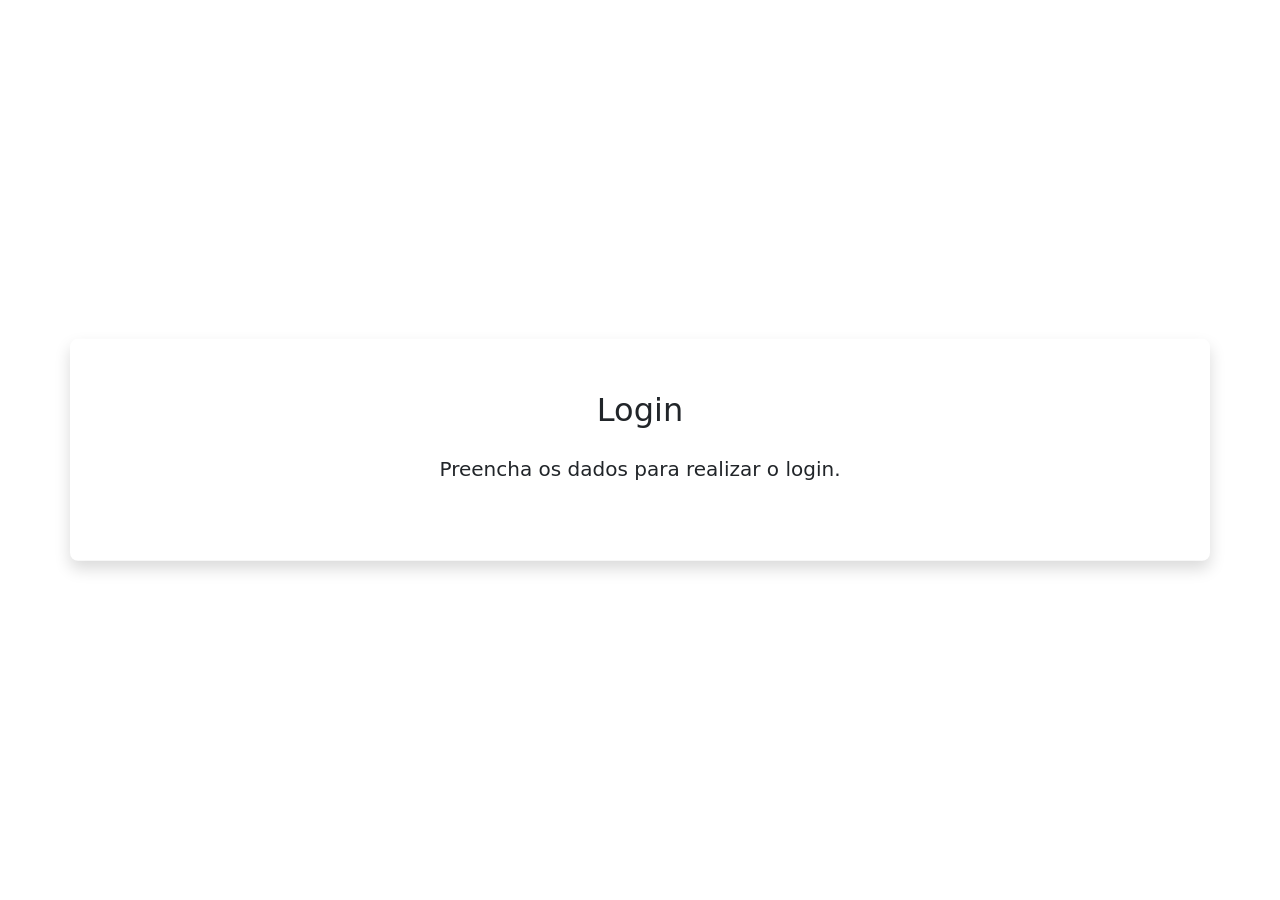
==== index.html @ 62fb836b "Merge branch 'main' of https://github.com/FLGcoder/peter_quill" ====
<html lang="en">
<head>
    <meta charset="UTF-8">
    <meta name="viewport" content="width=device-width, initial-scale=1.0">
    <title>Star Lord<i class="fa fa-long-arrow-down" aria-hidden="true"></i></title>
    <link href="https://cdn.jsdelivr.net/npm/bootstrap@5.3.8/dist/css/bootstrap.min.css" rel="stylesheet"
     integrity="sha384-sRIl4kxILFvY47J16cr9ZwB07vP4J8+LH7qKQnuqkuIAvNWLzeN8tE5YBujZqJLB" crossorigin="anonymous">
     <link rel="stylesheet" href="style.css">

</head>
<body>
     <div class="container-lg shadow rounded-3 position-absolute top-50 start-50 translate-middle p-5 pb-4">
        <nav>

            <p class="p-1 mb-3 h2 d-flex justify-content-center">Login</p>
        <p class="p-2 mb-5 h6 d-flex justify-content-center lead">Preencha os dados para realizar o login.</p>

     </div>

        </nav>
    </header>

    <main>

   </main>

   <footer>
   </footer>
    
</body>
</html>
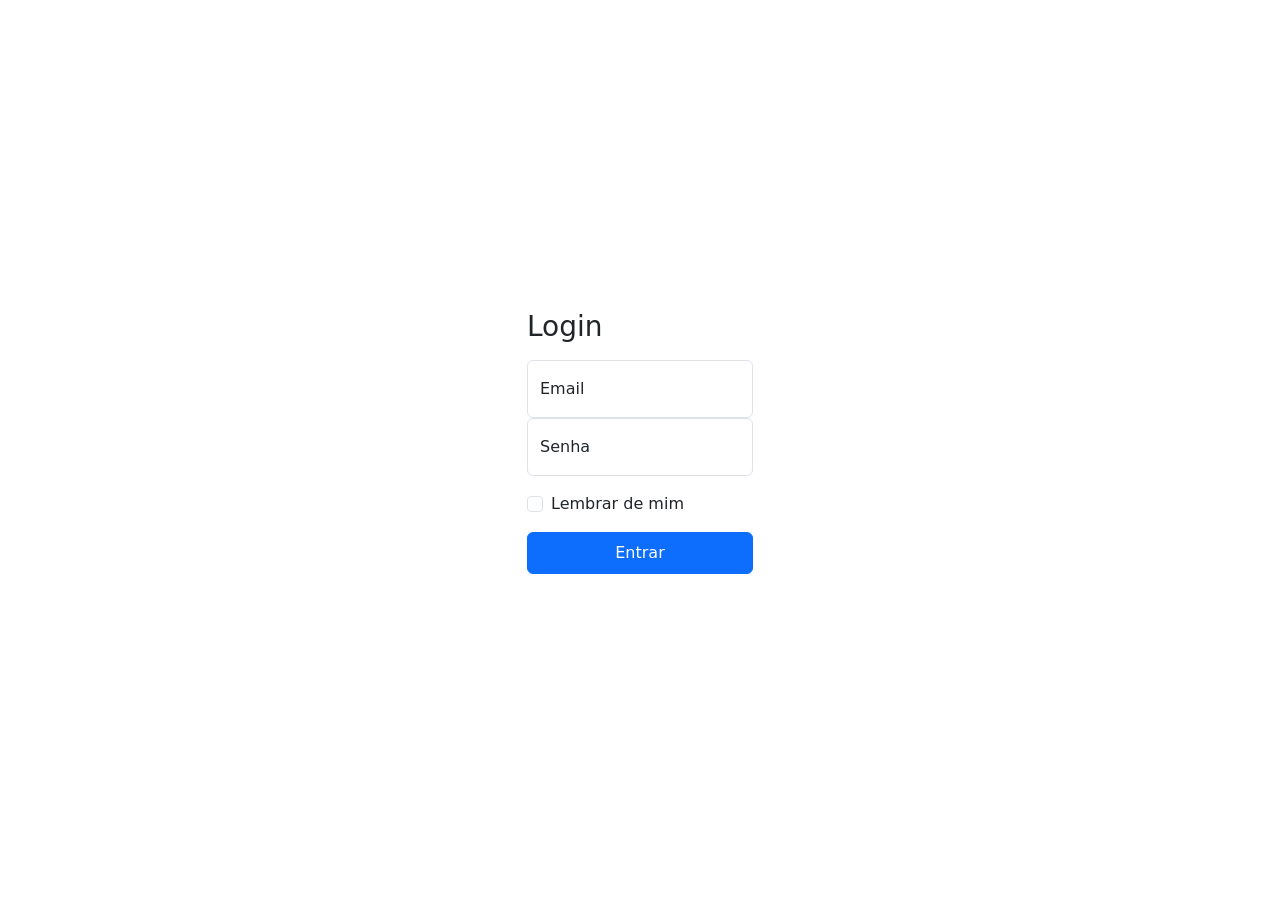
==== commit f25f7ac2: "add - tela de login" ====
--- a/index.html
+++ b/index.html
@@ -9,12 +9,21 @@
 
 </head>
 <body>
-     <div class="container-lg shadow rounded-3 position-absolute top-50 start-50 translate-middle p-5 pb-4">
+     <div class="container h-100 d-flex align-items-center justify-content-center">
         <nav>
-
-            <p class="p-1 mb-3 h2 d-flex justify-content-center">Login</p>
-        <p class="p-2 mb-5 h6 d-flex justify-content-center lead">Preencha os dados para realizar o login.</p>
-
+   
+<form>  <h1 class="h3 mb-3 fw-normal">Login</h1> 
+    <div class="form-floating"> <input type="email" class="form-control" id="floatingInput" placeholder="name@example.com"> 
+        <label for="floatingInput">Email </label> 
+    </div> 
+    <div class="form-floating"> 
+        <input type="password" class="form-control" id="floatingPassword" placeholder="Password"> 
+        <label for="floatingPassword">Senha</label> </div> <div class="form-check text-start my-3"> 
+            <input class="form-check-input" type="checkbox" value="remember-me" id="checkDefault"> 
+            <label class="form-check-label" for="checkDefault"> Lembrar de mim
+    </label> </div> 
+        <button class="btn btn-primary w-100 py-2" type="submit">Entrar</button> 
+</form>
      </div>
 
         </nav>
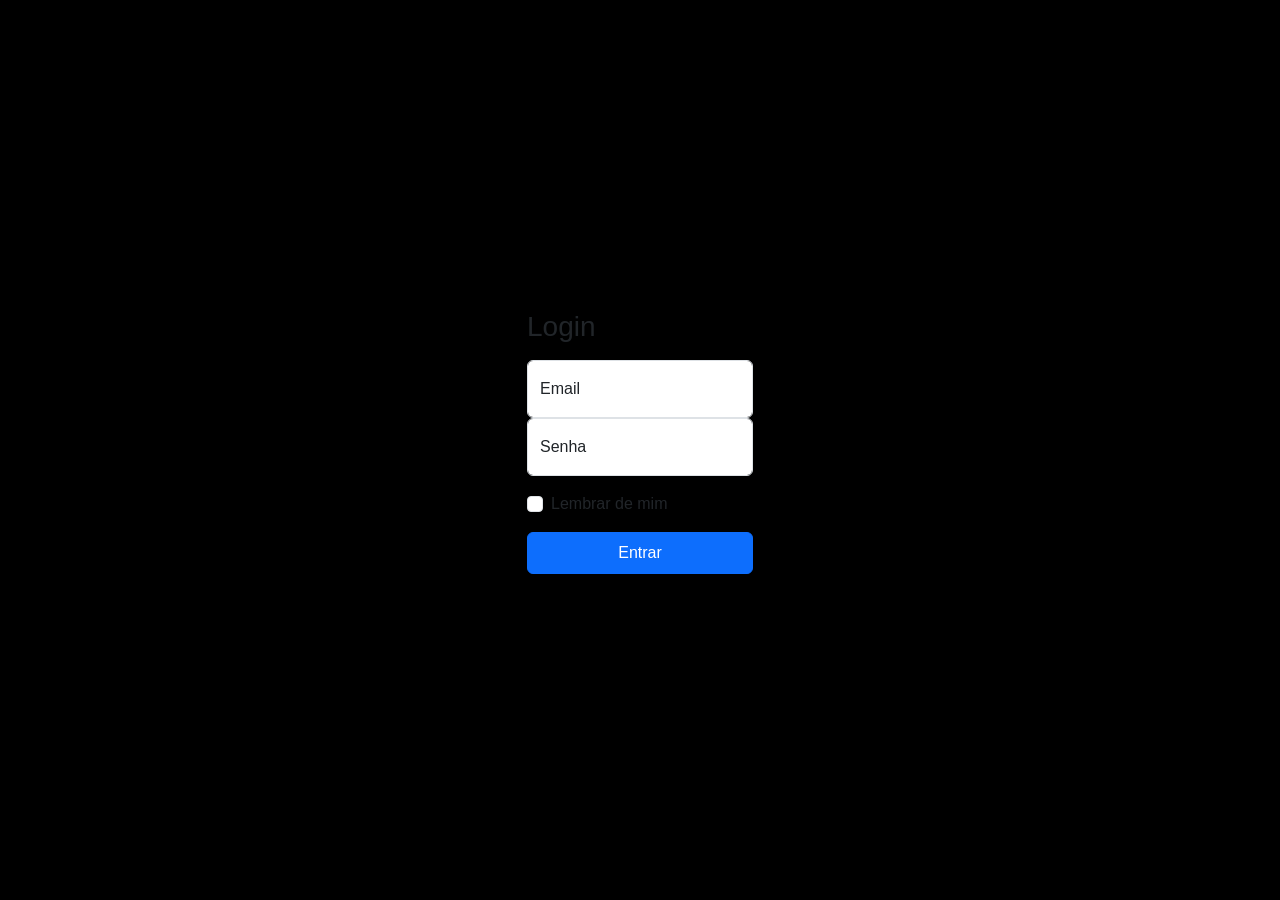
==== commit cfb8c511: "add - home com navbar" ====
--- a/index.html
+++ b/index.html
@@ -1,40 +1,30 @@
-<html lang="en">
+<html lang="pt-br">
 <head>
     <meta charset="UTF-8">
     <meta name="viewport" content="width=device-width, initial-scale=1.0">
-    <title>Star Lord<i class="fa fa-long-arrow-down" aria-hidden="true"></i></title>
+    <title>Star Lord</title>
     <link href="https://cdn.jsdelivr.net/npm/bootstrap@5.3.8/dist/css/bootstrap.min.css" rel="stylesheet"
      integrity="sha384-sRIl4kxILFvY47J16cr9ZwB07vP4J8+LH7qKQnuqkuIAvNWLzeN8tE5YBujZqJLB" crossorigin="anonymous">
-     <link rel="stylesheet" href="style.css">
+     <link rel="stylesheet" href="styles/style.css">
 
 </head>
 <body>
-     <div class="container h-100 d-flex align-items-center justify-content-center">
-        <nav>
-   
-<form>  <h1 class="h3 mb-3 fw-normal">Login</h1> 
-    <div class="form-floating"> <input type="email" class="form-control" id="floatingInput" placeholder="name@example.com"> 
-        <label for="floatingInput">Email </label> 
-    </div> 
-    <div class="form-floating"> 
-        <input type="password" class="form-control" id="floatingPassword" placeholder="Password"> 
-        <label for="floatingPassword">Senha</label> </div> <div class="form-check text-start my-3"> 
-            <input class="form-check-input" type="checkbox" value="remember-me" id="checkDefault"> 
-            <label class="form-check-label" for="checkDefault"> Lembrar de mim
-    </label> </div> 
-        <button class="btn btn-primary w-100 py-2" type="submit">Entrar</button> 
-</form>
-     </div>
-
-        </nav>
-    </header>
-
-    <main>
-
-   </main>
-
-   <footer>
-   </footer>
+    <div class="container h-100 d-flex align-items-center justify-content-center">
+        <form>  
+            <h1 class="h3 mb-3 fw-normal">Login</h1> 
+            <div class="form-floating"> <input type="email" class="form-control" id="floatingInput" placeholder="name@example.com"> 
+                <label for="floatingInput">Email </label> 
+            </div> 
+            <div class="form-floating"> 
+                <input type="password" class="form-control" id="floatingPassword" placeholder="Password"> 
+                <label for="floatingPassword">Senha</label> </div> <div class="form-check text-start my-3"> 
+                <input class="form-check-input" type="checkbox" value="remember-me" id="checkDefault"> 
+                <label class="form-check-label" for="checkDefault"> Lembrar de mim
+                </div> 
+                </label> 
+                <button class="btn btn-primary w-100 py-2" type="submit">Entrar</button>
+        </form>
+    </div>
     
 </body>
 </html>
--- a/styles/style.css
+++ b/styles/style.css
@@ -0,0 +1,8 @@
+body {
+    font-family: 'Segoe UI', Tahoma, Geneva, Verdana, sans-serif;
+    background-color: black;
+}
+
+section{
+    background-image: url("assets/images/fundo.webp");
+}
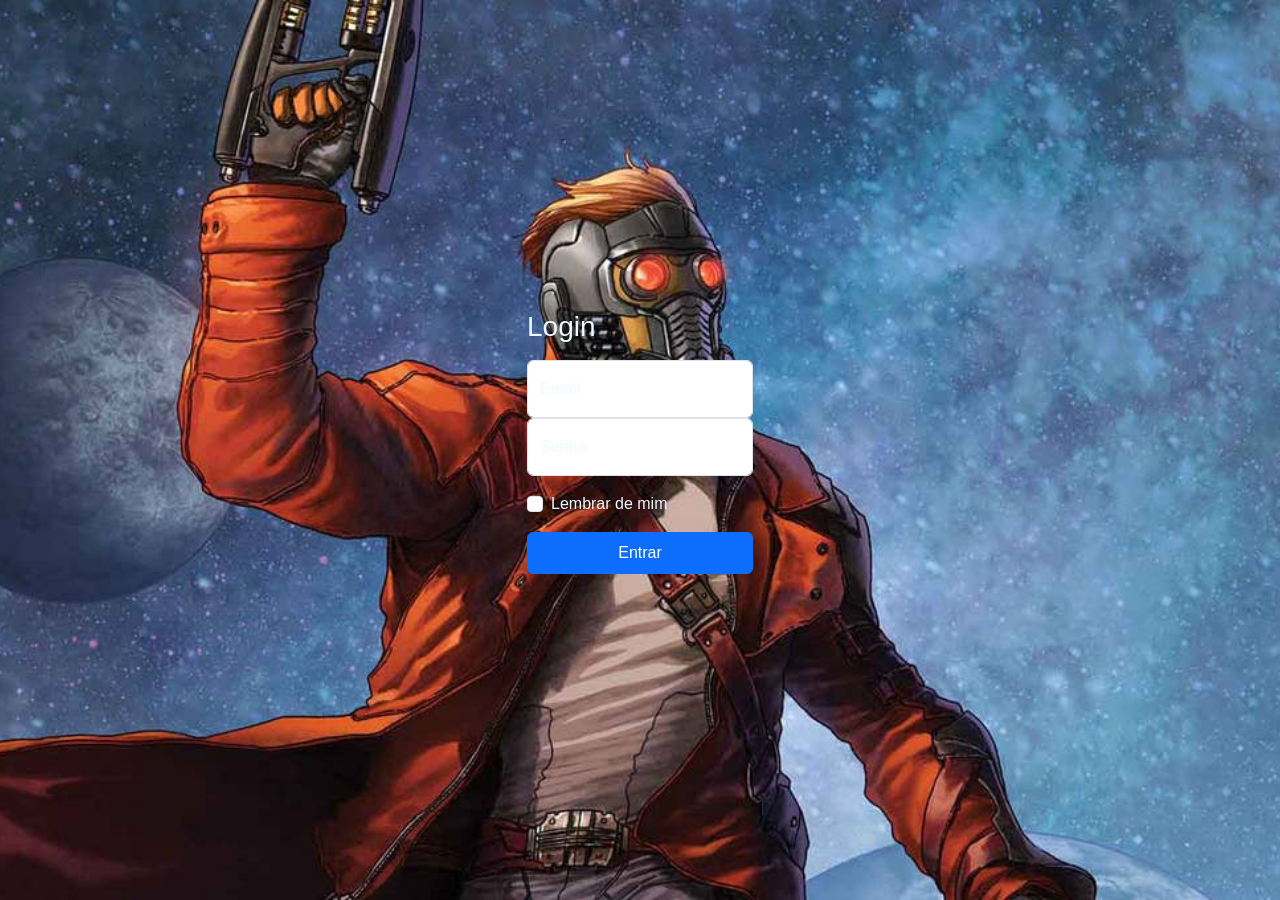
==== commit 1cb96b60: "add - fundo login" ====
--- a/index.html
+++ b/index.html
@@ -8,7 +8,7 @@
      <link rel="stylesheet" href="styles/style.css">
 
 </head>
-<body>
+<body id = "body-login">
     <div class="container h-100 d-flex align-items-center justify-content-center">
         <form>  
             <h1 class="h3 mb-3 fw-normal">Login</h1> 
--- a/styles/style.css
+++ b/styles/style.css
@@ -1,8 +1,19 @@
-body {
+body{
     font-family: 'Segoe UI', Tahoma, Geneva, Verdana, sans-serif;
-    background-color: black;
+}
+
+#body-home{
+    background: url("../assets/images/bg.jpg") no-repeat center center fixed;
+    background-size: cover;
+}
+
+#body-login{
+    background: url("../assets/images/peter_q.jpg") no-repeat center center fixed;
+    background-size: cover;
+    color: aliceblue;
 }
 
 section{
     background-image: url("assets/images/fundo.webp");
-}+}
+
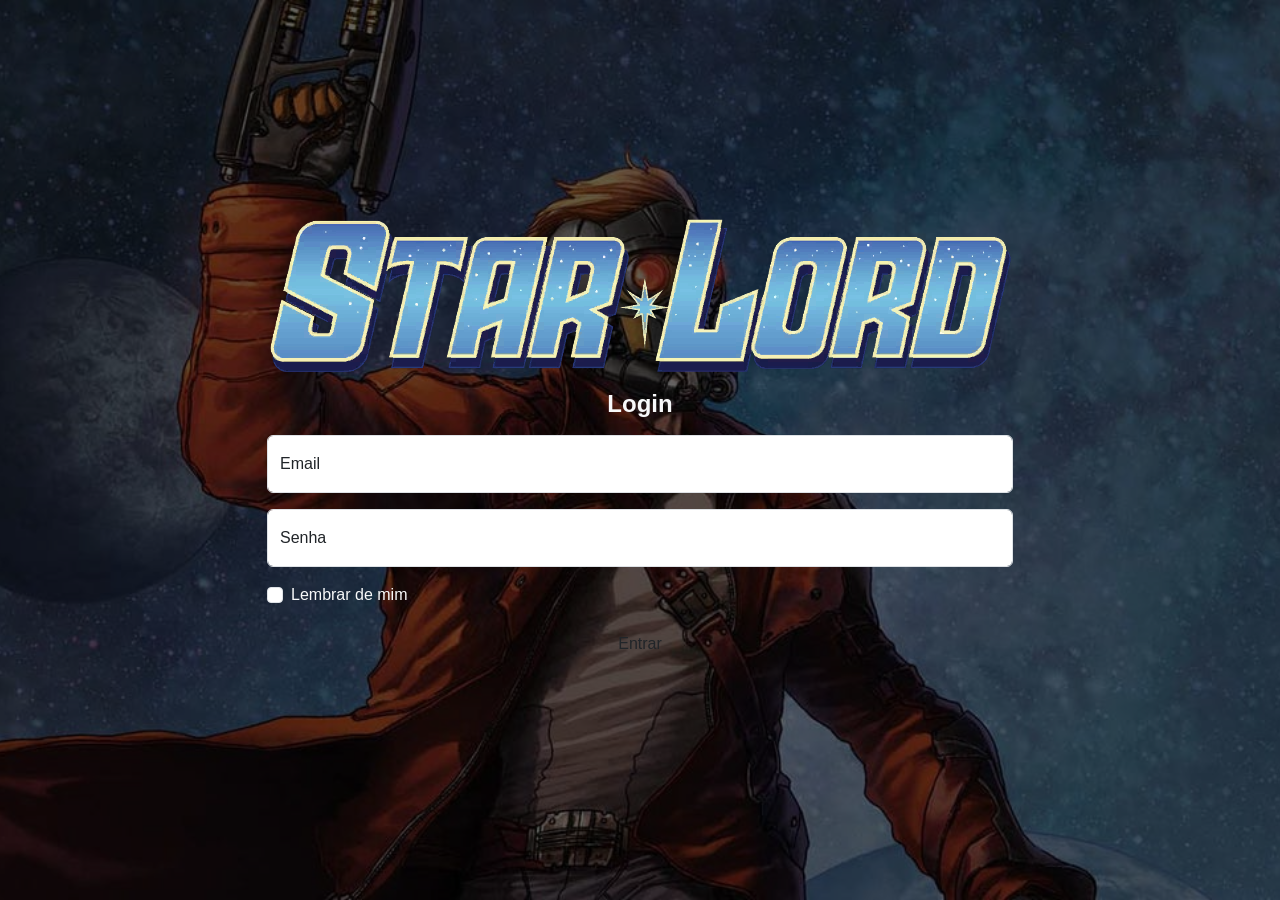
==== commit df8d1ee9: "add - design login" ====
--- a/index.html
+++ b/index.html
@@ -9,22 +9,34 @@
 
 </head>
 <body id = "body-login">
-    <div class="container h-100 d-flex align-items-center justify-content-center">
-        <form>  
-            <h1 class="h3 mb-3 fw-normal">Login</h1> 
-            <div class="form-floating"> <input type="email" class="form-control" id="floatingInput" placeholder="name@example.com"> 
-                <label for="floatingInput">Email </label> 
-            </div> 
-            <div class="form-floating"> 
-                <input type="password" class="form-control" id="floatingPassword" placeholder="Password"> 
-                <label for="floatingPassword">Senha</label> </div> <div class="form-check text-start my-3"> 
-                <input class="form-check-input" type="checkbox" value="remember-me" id="checkDefault"> 
-                <label class="form-check-label" for="checkDefault"> Lembrar de mim
-                </div> 
-                </label> 
-                <button class="btn btn-primary w-100 py-2" type="submit">Entrar</button>
-        </form>
-    </div>
+   <div class="container h-100 d-flex align-items-center justify-content-center">
+    <form class="login-box text-center p-4">
+
+        <img src="assets/images/Star-Lord-Logo.png" alt="Star Lord Logo" class="logo mb-3">
+
+        <h1 class="h4 mb-3 fw-bold text-light">Login</h1> 
+
+        <div class="form-floating mb-3">
+            <input type="email" class="form-control custom-input" id="floatingInput" placeholder="name@example.com"> 
+            <label for="floatingInput">Email</label> 
+        </div> 
+
+        <div class="form-floating mb-3"> 
+            <input type="password" class="form-control custom-input" id="floatingPassword" placeholder="Password"> 
+            <label for="floatingPassword">Senha</label> 
+        </div> 
+
+        <div class="form-check text-start my-3 text-light"> 
+            <input class="form-check-input" type="checkbox" id="checkDefault"> 
+            <label class="form-check-label" for="checkDefault">
+                Lembrar de mim
+            </label>
+        </div> 
+
+        <button class="btn btn-login w-100 py-2" type="submit">Entrar</button>
+
+    </form>
+</div>
     
 </body>
 </html>
--- a/styles/style.css
+++ b/styles/style.css
@@ -10,7 +10,20 @@
 #body-login{
     background: url("../assets/images/peter_q.jpg") no-repeat center center fixed;
     background-size: cover;
-    color: aliceblue;
+    position: relative;
+}
+
+#body-login:before {
+    content: "";
+    position: absolute;
+    inset: 0;
+    background: rgba(0, 0, 0, 0.6);
+    z-index: 0;
+}
+
+#body-login .container {
+    position: relative;
+    z-index: 1;
 }
 
 section{
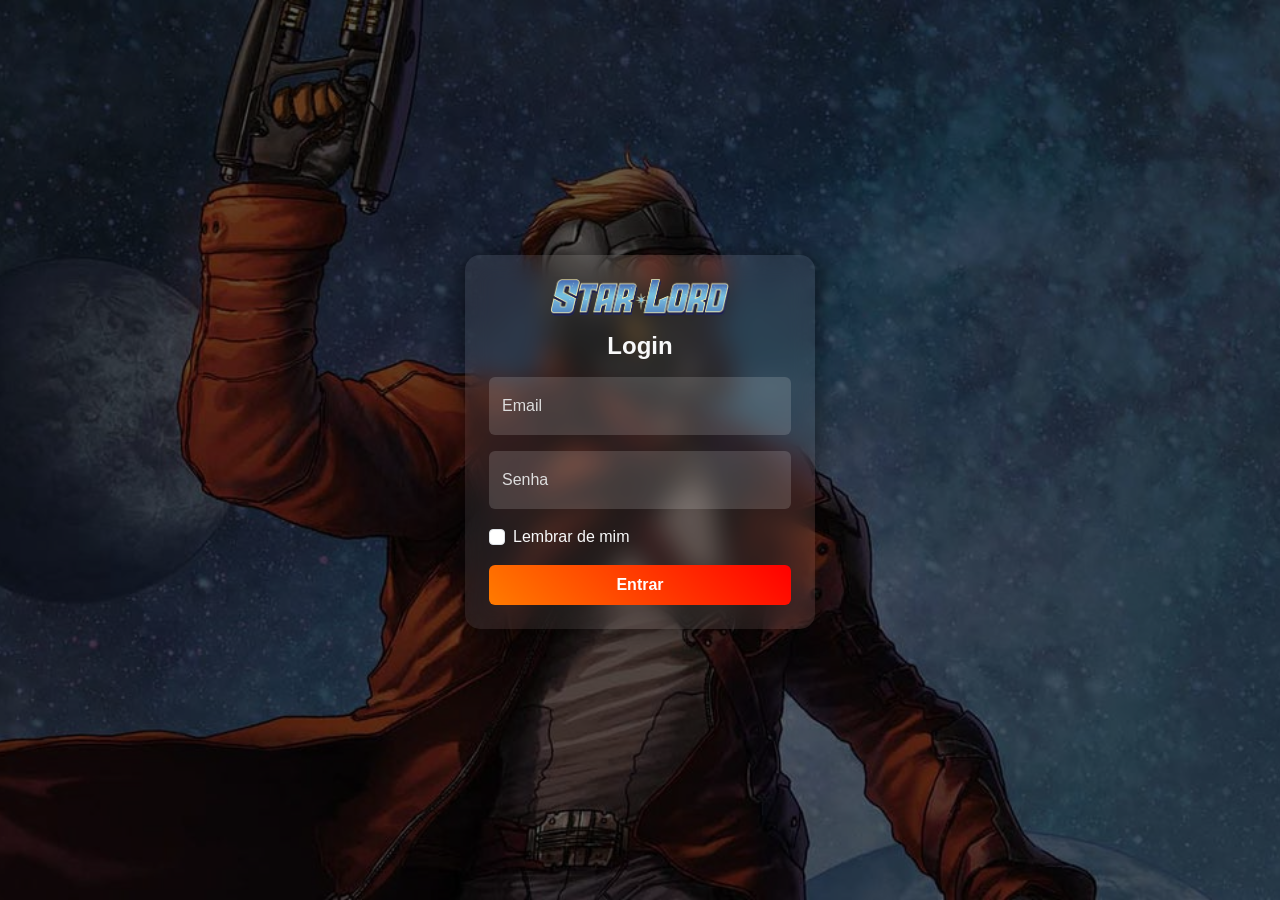
==== commit de926c89: "add - finalização trabalho" ====
--- a/index.html
+++ b/index.html
@@ -38,5 +38,6 @@
     </form>
 </div>
     
+  <script src="scripts/script.js"></script>
 </body>
 </html>
--- a/styles/style.css
+++ b/styles/style.css
@@ -2,10 +2,120 @@
     font-family: 'Segoe UI', Tahoma, Geneva, Verdana, sans-serif;
 }
 
+/* ======================= Home ======================= */
 #body-home{
     background: url("../assets/images/bg.jpg") no-repeat center center fixed;
     background-size: cover;
 }
+
+#body-home .card {
+    background: rgba(0, 0, 0, 0.7);
+    color: white;
+    border: none;
+    border-radius: 12px;
+}
+
+#body-home .card-img-top {
+    border-top-left-radius: 12px;
+    border-top-right-radius: 12px;
+}
+
+#body-home .btn-primary {
+    background-color: #6da7d8;
+    border: none;
+    color: rgb(255, 255, 255);
+    font-weight: bold;
+
+    box-shadow: 0 0 5px #6da7d8,
+                0 0 10px #6da7d8,
+                0 0 20px #6da7d8;
+
+    transition: 0.3s;
+}
+
+#body-home .btn-primary:hover {
+    background-color: #6da7d8;
+    transform: scale(1.1);
+
+    box-shadow: 0 0 10px #6da7d8,
+                0 0 20px #6da7d8,
+                0 0 40px #6da7d8;
+}
+
+#body-home .navbar {
+    background: rgba(0, 0, 0, 0.4) !important;
+    backdrop-filter: blur(10px);
+    position: relative;
+    z-index: 1000;
+}
+
+#body-home .navbar a {
+    color: white !important;
+}
+
+/* ======================= Apresentação ======================= */
+
+#body-presentation .navbar {
+    background: rgba(0, 0, 0, 0.4) !important;
+    backdrop-filter: blur(10px);
+    position: relative;
+    z-index: 1000;
+}
+
+#body-presentation .navbar a {
+    color: white !important;
+}
+
+#body-presentation {
+    background: url("../assets/images/bg.jpg") no-repeat center center fixed;
+    background-size: cover;
+}
+
+#body-presentation .personagem-img {
+    filter: drop-shadow(0 0 20px rgba(0, 255, 255, 0.5));
+}
+
+#body-presentation .text-box {
+    background: rgba(0, 0, 0, 0.7);
+    padding: 25px;
+    border-radius: 12px;
+    backdrop-filter: blur(8px);
+}
+
+/* ======================= Player ======================= */
+
+#body-presentation .music-box {
+    background: linear-gradient(135deg, #ff00cc, #3333ff);
+    padding: 20px;
+    border-radius: 15px;
+    width: 250px;
+    color: white;
+    text-align: center;
+
+    box-shadow: 0 0 20px #ff00cc, 0 0 40px #3333ff;
+    border: 2px solid #fff;
+}
+
+#body-presentation .album-img {
+    border-radius: 8px;
+    border: 2px solid white;
+}
+
+#btnMusica {
+    background: #ff00cc;
+    border: none;
+    color: white;
+
+    box-shadow: 0 0 10px #ff00cc, 0 0 20px #ff00cc;
+    transition: 0.3s;
+}
+
+#btnMusica:hover {
+    transform: scale(1.1);
+    box-shadow: 0 0 20px #ff00cc, 0 0 40px #ff00cc;
+}
+
+/* ======================= Login ======================= */
 
 #body-login{
     background: url("../assets/images/peter_q.jpg") no-repeat center center fixed;
@@ -26,6 +136,44 @@
     z-index: 1;
 }
 
+#body-login .login-box {
+    width: 100%;
+    max-width: 350px;
+    border-radius: 15px;
+    background: rgba(255, 255, 255, 0.08);
+    backdrop-filter: blur(12px);
+    box-shadow: 0 0 25px rgba(0, 0, 0, 0.5);
+}
+
+#body-login .logo {
+    width: 180px;
+}
+
+#body-login .custom-input {
+    background: rgba(255, 255, 255, 0.15);
+    border: none;
+    color: white;
+}
+
+#body-login .form-floating label {
+    color: #ddd;
+}
+
+#body-login .btn-login{
+    background: linear-gradient(45deg, #ff7b00, #ff0000);
+    border: none;
+    font-weight: bold;
+    color: white;
+    transition: 0.3s;
+} 
+
+#body-login .btn-login:hover {
+    transform: scale(1.05);
+    background: linear-gradient(45deg, #ff0000, #ff7b00);
+}
+
+/* ======================= ---- ======================= */
+
 section{
     background-image: url("assets/images/fundo.webp");
 }
